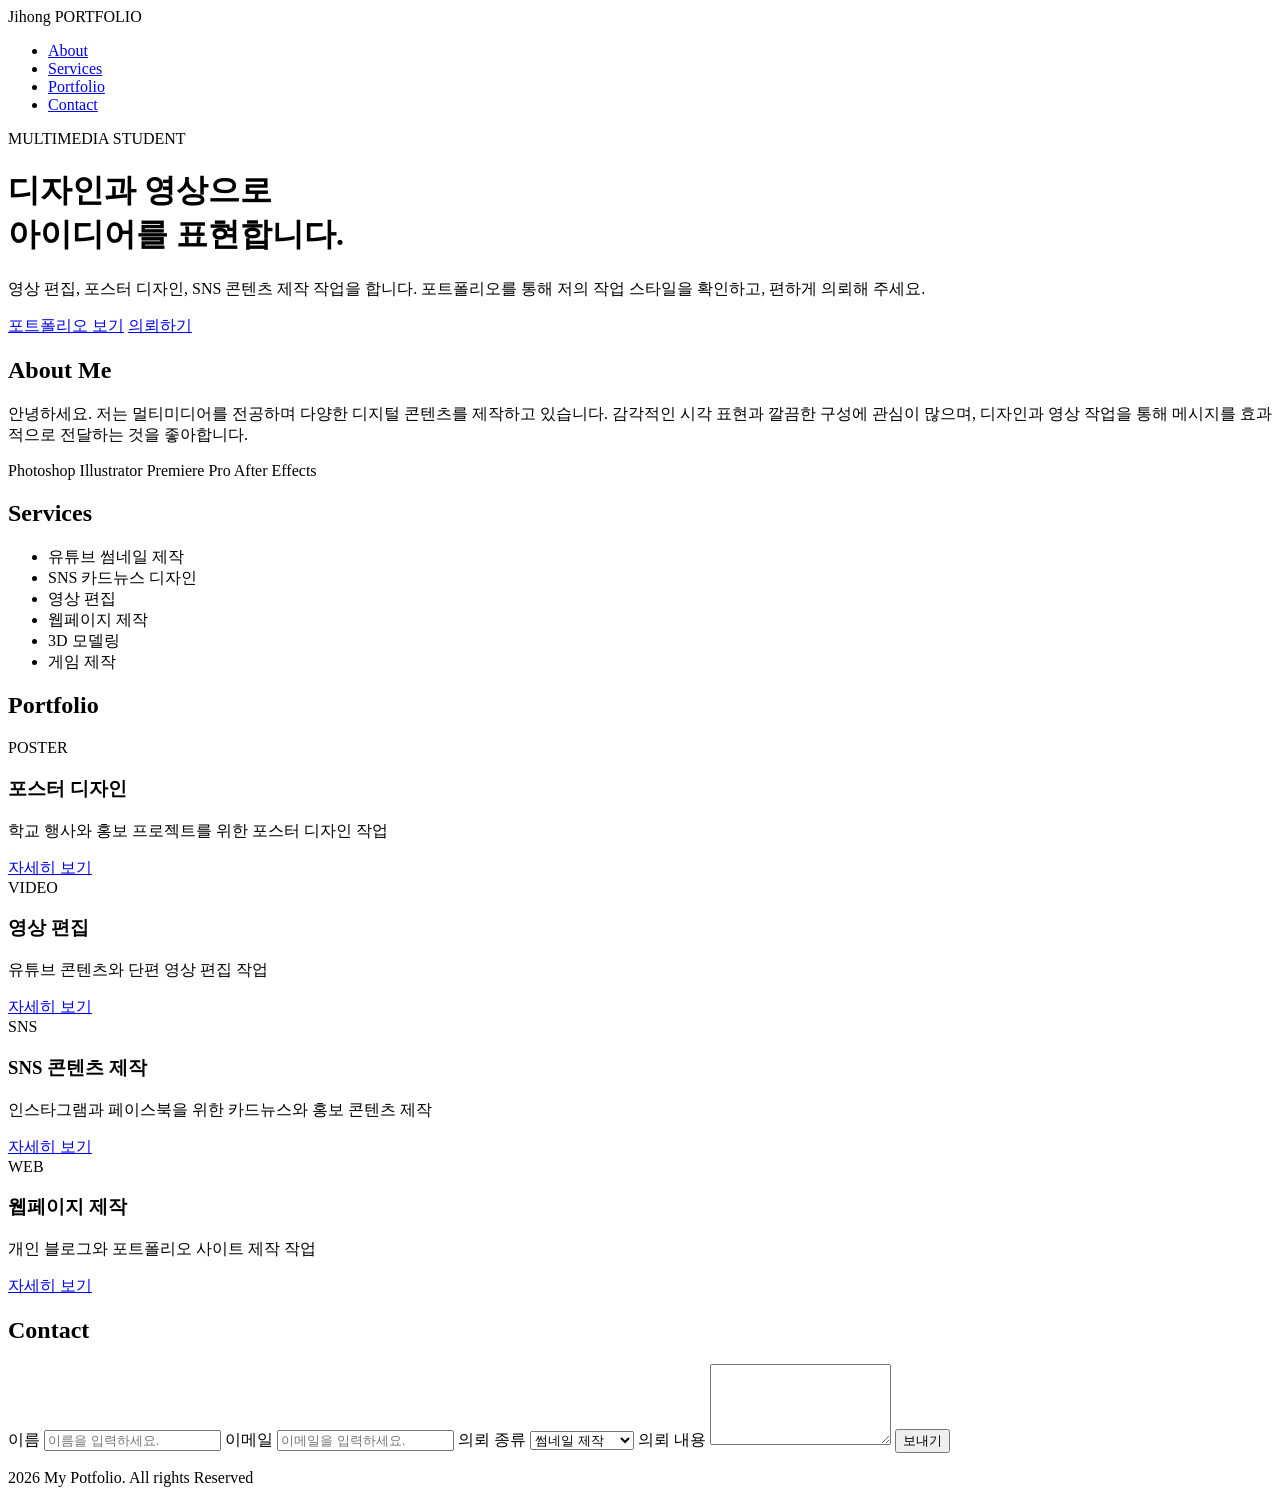
==== index.html @ c674ea08 "Add files via upload" ====
<!DOCTYPE html>
<html lang="en">
<head>
    <meta charset="UTF-8">
    <meta name="viewport" content="width=device-width, initial-scale=1.0">
    <title>Jihong Portfolio</title>
</head>
<body>
    <nav>
    <div>Jihong PORTFOLIO</div>
    <ul>
        <li><a href="#about">About</a></li>
        <li><a href="#service">Services</a></li>
        <li><a href="#portfolio">Portfolio</a></li>
        <li><a href="#contact">Contact</a></li>
    </ul>
    </nav>
    <header>
    <div>
        <p>MULTIMEDIA STUDENT</p>
        <h1>디자인과 영상으로<br>아이디어를 표현합니다.</h1>
        <p>영상 편집, 포스터 디자인, SNS 콘텐츠 제작 작업을 합니다. 포트폴리오를 통해 저의 작업 스타일을 확인하고, 편하게 의뢰해 주세요.</p>

        <div>
            <a href="#">포트폴리오 보기</a>
            <a href="#">의뢰하기</a>
        </div>
    </div>
    </header>
    <section id="about">
        <h2>About Me</h2>
        <p>안녕하세요. 저는 멀티미디어를 전공하며 다양한 디지털 콘텐츠를 제작하고 있습니다.
            감각적인 시각 표현과 깔끔한 구성에 관심이 많으며, 디자인과 영상 작업을 통해 메시지를 효과적으로 전달하는 것을 좋아합니다.
        </p>
        <div>
            <span>Photoshop</span>
            <span>Illustrator</span>
            <span>Premiere Pro</span>
            <span>After Effects</span>
        </div>
    </section>
    <section id="service">
        <h2>Services</h2>
        <ul>
            <li>유튜브 썸네일 제작</li>
            <li>SNS 카드뉴스 디자인</li>
            <li>영상 편집</li>
            <li>웹페이지 제작</li>
            <li>3D 모델링</li>
            <li>게임 제작</li>
        </ul>
    </section>
    <section id="portfolio">
        <h2>Portfolio</h2>
        <div class="portfolio-grid">
            <div class="card">
                <div>POSTER</div>
                <h3>포스터 디자인</h3>
                <p>학교 행사와 홍보 프로젝트를 위한 포스터 디자인 작업</p>
                <a href="#">자세히 보기</a>
            </div>
            <div class="card">
                <div>VIDEO</div>
                <h3>영상 편집</h3>
                <p>유튜브 콘텐츠와 단편 영상 편집 작업</p>
                <a href="#">자세히 보기</a>
            </div>
            <div class="card">
                <div>SNS</div>
                <h3>SNS 콘텐츠 제작</h3>
                <p>인스타그램과 페이스북을 위한 카드뉴스와 홍보 콘텐츠 제작</p>
                <a href="#">자세히 보기</a>
            </div>
            <div class="card">
                <div>WEB</div>
                <h3>웹페이지 제작</h3>
                <p>개인 블로그와 포트폴리오 사이트 제작 작업</p>
                <a href="#">자세히 보기</a>
            </div>
        </div>
    </section>
    <section id="contact">
        <h2>Contact</h2>
        <form>
            <label for="name">이름</label>
            <input type="text" name="name" placeholder="이름을 입력하세요.">

            <label for="email">이메일</label>
            <input type="email" name="email" placeholder="이메일을 입력하세요.">

            <label for="type">의뢰 종류</label>
            <select name="type">
                <option>썸네일 제작</option>
                <option>포스터 디자인</option>
                <option>영상 편집</option>
                <option>웹페이지 제작</option>
            </select>

            <label for="message">의뢰 내용</label>
            <textarea name="message" placeholder="의뢰할 내용을 입력하세요." rows="5">
            </textarea>

            <input type="submit" value="보내기">
        </form>
    </section>

    <footer>
        <p>2026 My Potfolio. All rights Reserved</p>
    </footer>
</body>
</html>
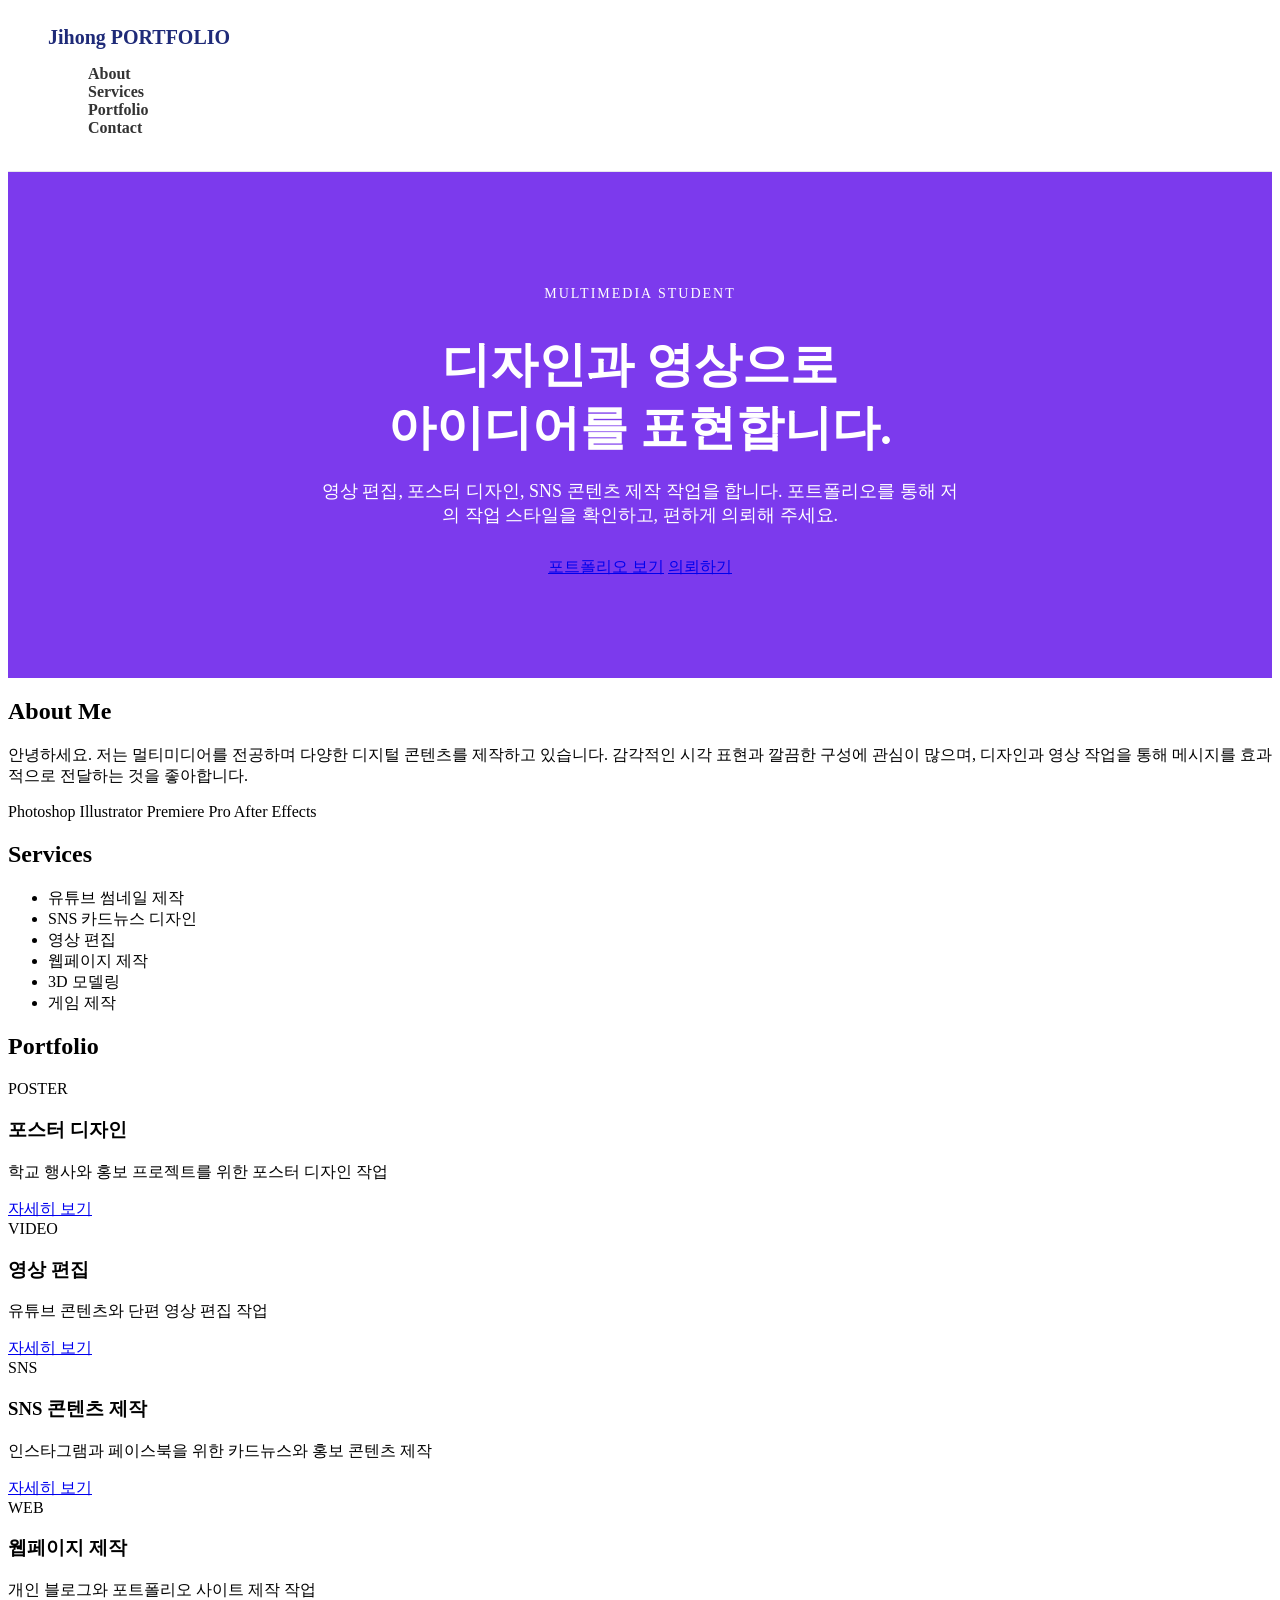
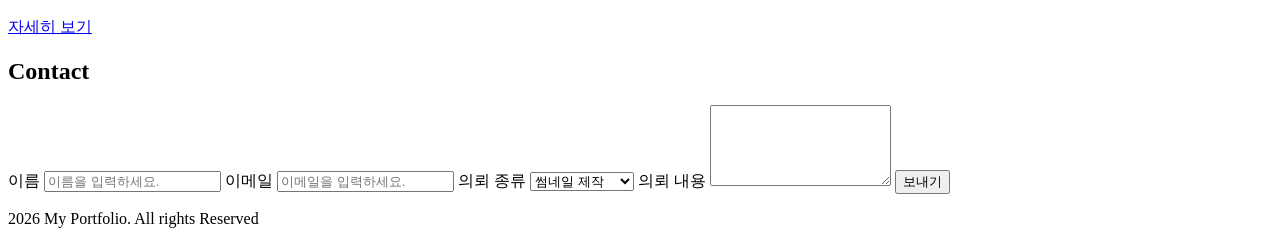
==== commit 7b8deba5: "Add files via upload" ====
--- a/index.html
+++ b/index.html
@@ -4,10 +4,11 @@
     <meta charset="UTF-8">
     <meta name="viewport" content="width=device-width, initial-scale=1.0">
     <title>Jihong Portfolio</title>
+    <link rel="stylesheet" href="style.css">
 </head>
 <body>
     <nav>
-    <div>Jihong PORTFOLIO</div>
+    <div class="logo">Jihong PORTFOLIO</div>
     <ul>
         <li><a href="#about">About</a></li>
         <li><a href="#service">Services</a></li>
@@ -15,17 +16,17 @@
         <li><a href="#contact">Contact</a></li>
     </ul>
     </nav>
-    <header>
-    <div>
-        <p>MULTIMEDIA STUDENT</p>
+    <header class="hero">
+        <div class="hero-text">
+        <p class="small-title">MULTIMEDIA STUDENT</p>
         <h1>디자인과 영상으로<br>아이디어를 표현합니다.</h1>
-        <p>영상 편집, 포스터 디자인, SNS 콘텐츠 제작 작업을 합니다. 포트폴리오를 통해 저의 작업 스타일을 확인하고, 편하게 의뢰해 주세요.</p>
+        <p class="hero-description">영상 편집, 포스터 디자인, SNS 콘텐츠 제작 작업을 합니다. 포트폴리오를 통해 저의 작업 스타일을 확인하고, 편하게 의뢰해 주세요.</p>
 
-        <div>
+        <div class="hero-buttons">
             <a href="#">포트폴리오 보기</a>
             <a href="#">의뢰하기</a>
         </div>
-    </div>
+        </div>
     </header>
     <section id="about">
         <h2>About Me</h2>
@@ -105,7 +106,7 @@
     </section>
 
     <footer>
-        <p>2026 My Potfolio. All rights Reserved</p>
+        <p>2026 My Portfolio. All rights Reserved</p>
     </footer>
 </body>
 </html>
--- a/style.css
+++ b/style.css
@@ -0,0 +1,42 @@
+nav {
+    background-color: #ffffff;
+    border-bottom: 1px solid #e5e7eb;
+    padding: 18px 40px;
+}
+nav ul {
+    list-style: none;
+}
+nav ul li a {
+    text-decoration: none;
+    color: #333;
+    font-weight: bold;
+}
+nav ul li a:hover {
+    color: #7c3aed;
+}
+.logo {
+    font-size: 20px;
+    font-weight: bold;
+    color: #1e2a78;
+}
+.hero {
+    background-color: #7c3aed;
+    color: white;
+    padding: 100px 20px;
+    text-align: center;
+}
+.small-title {
+    font-size: 14px;
+    letter-spacing: 2px;
+    margin-bottom: 15px;
+}
+.hero h1 {
+    font-size: 48px;
+    margin-bottom: 20px;
+    line-height: 1.3;
+}
+.hero-description {
+    font-size: 18px;
+    width: 650px;
+    margin: 0 auto 30px auto;
+}
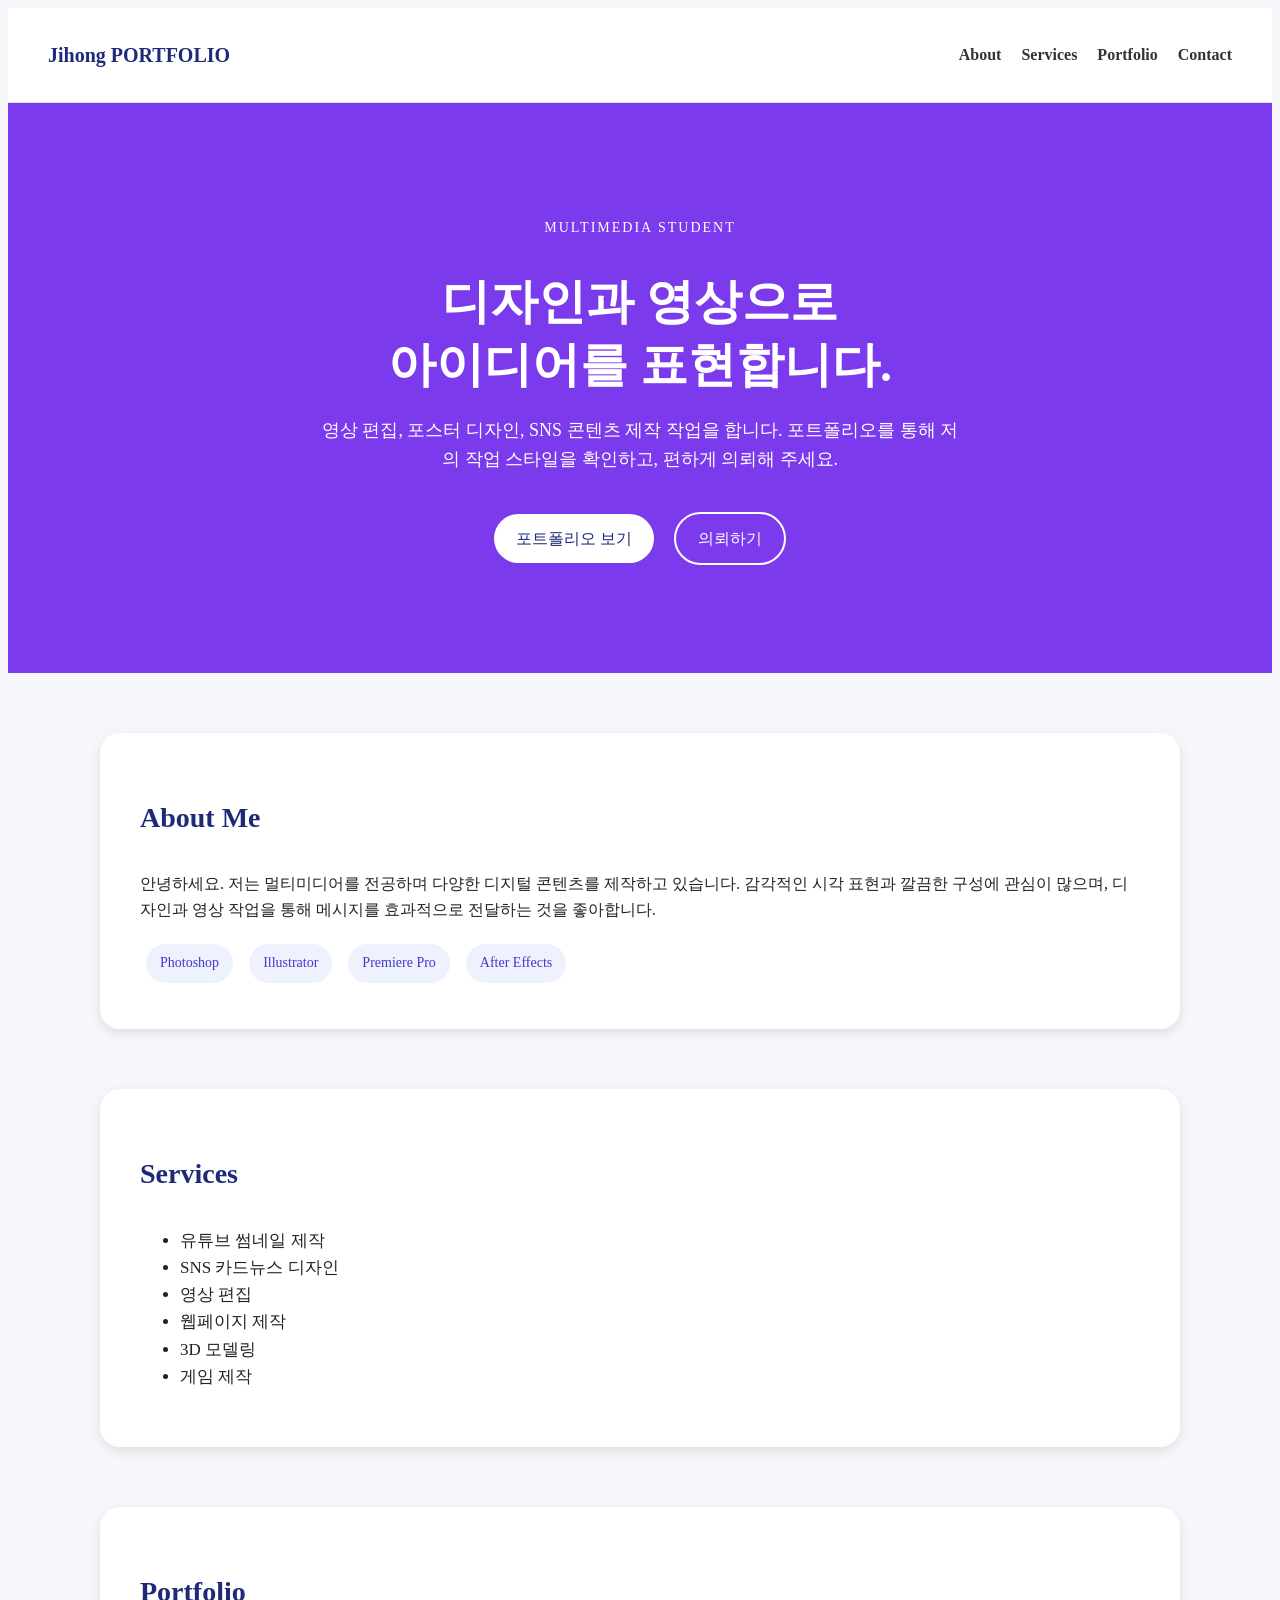
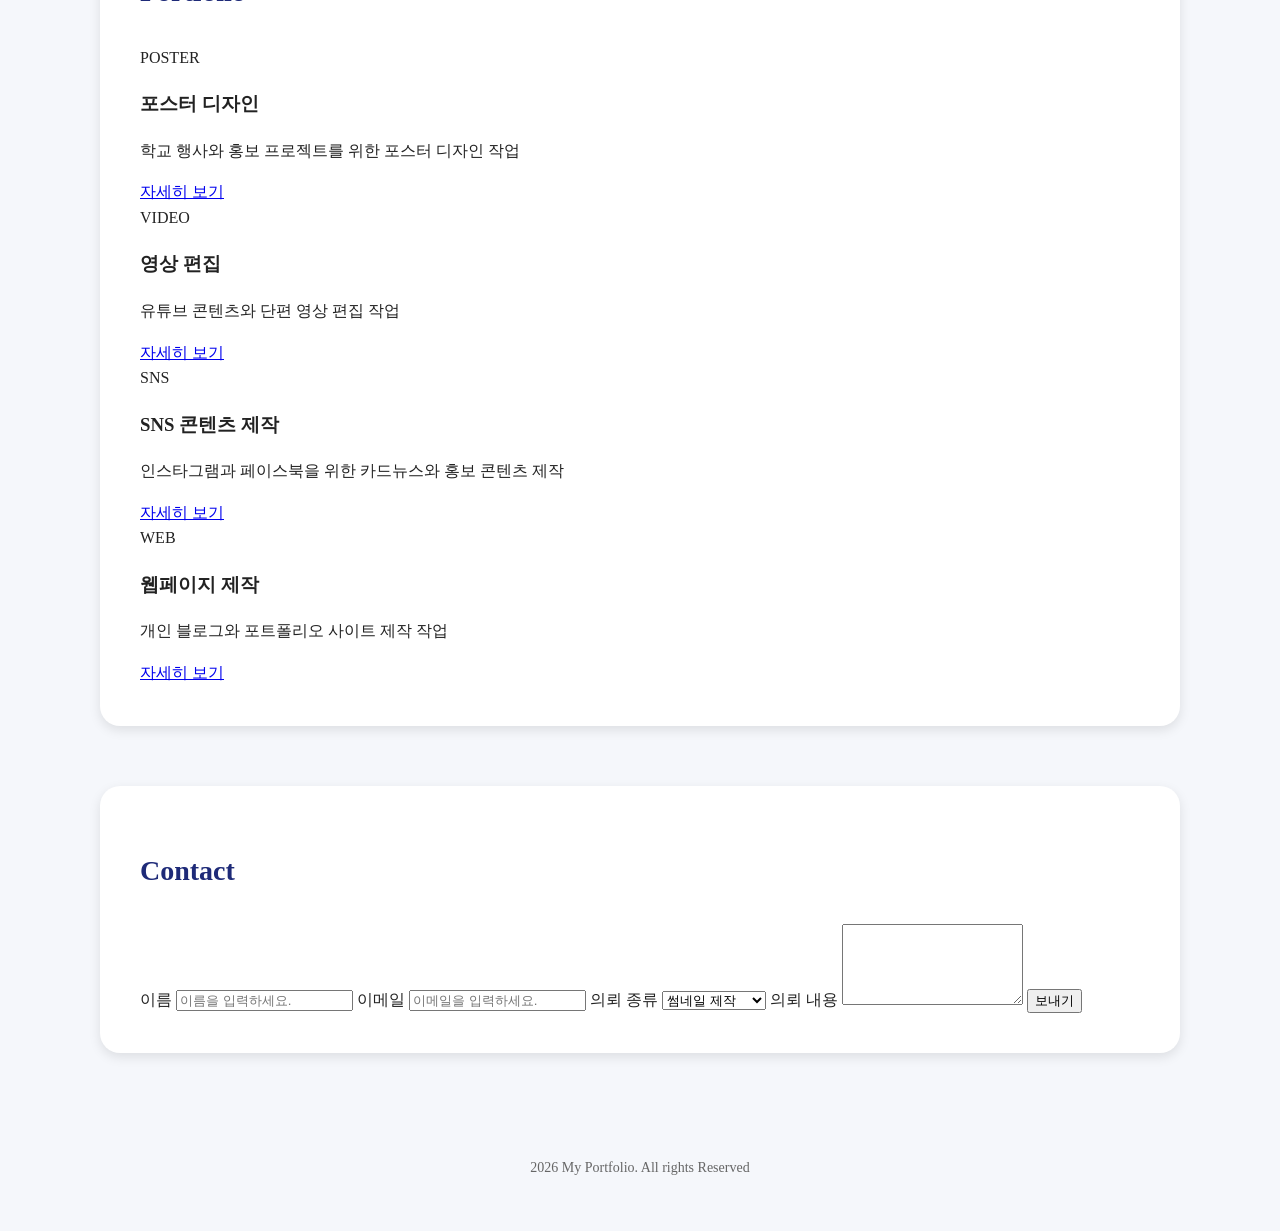
==== commit b9bcfb94: "Add files via upload" ====
--- a/index.html
+++ b/index.html
@@ -23,8 +23,8 @@
         <p class="hero-description">영상 편집, 포스터 디자인, SNS 콘텐츠 제작 작업을 합니다. 포트폴리오를 통해 저의 작업 스타일을 확인하고, 편하게 의뢰해 주세요.</p>
 
         <div class="hero-buttons">
-            <a href="#">포트폴리오 보기</a>
-            <a href="#">의뢰하기</a>
+            <a href="#" class="btn first">포트폴리오 보기</a>
+            <a href="#" class="btn second">의뢰하기</a>
         </div>
         </div>
     </header>
@@ -33,7 +33,7 @@
         <p>안녕하세요. 저는 멀티미디어를 전공하며 다양한 디지털 콘텐츠를 제작하고 있습니다.
             감각적인 시각 표현과 깔끔한 구성에 관심이 많으며, 디자인과 영상 작업을 통해 메시지를 효과적으로 전달하는 것을 좋아합니다.
         </p>
-        <div>
+        <div class="skills">
             <span>Photoshop</span>
             <span>Illustrator</span>
             <span>Premiere Pro</span>
--- a/style.css
+++ b/style.css
@@ -2,9 +2,14 @@
     background-color: #ffffff;
     border-bottom: 1px solid #e5e7eb;
     padding: 18px 40px;
+    display: flex;
+    justify-content: space-between;
+    align-items: center;
 }
 nav ul {
     list-style: none;
+    display: flex;
+    gap: 20px;
 }
 nav ul li a {
     text-decoration: none;
@@ -40,3 +45,61 @@
     width: 650px;
     margin: 0 auto 30px auto;
 }
+.btn {
+    display: inline-block;
+    padding: 12px 22px;
+    border-radius: 30px;
+    text-decoration: none;
+    margin: 8px;
+}
+.first {
+    background-color: white;
+    color: #1e2a78;
+}
+.first:hover {
+    background-color: #f3f4f6;
+}
+.second {
+    border: 2px solid white;
+    color: white;
+}
+.second:hover {
+    background-color: white;
+    color: #1e2a78;
+}
+body {
+    background-color: #f5f7fb;
+    color: #222;
+    line-height: 1.6;
+}
+section {
+    background-color: white;
+    width: 1000px;
+    margin: 60px auto;
+    padding: 40px;
+    border-radius: 20px;
+    box-shadow: rgba(0, 0, 0, 0.1) 0px 4px 12px;
+}
+section h2 {
+    font-size: 28px;
+    margin-bottom: 30px;
+    color: #1e2a78;
+}
+.skills span {
+    display: inline-block;
+    background-color: #eef2ff;
+    padding: 8px 14px;
+    border-radius: 20px;
+    margin: 6px;
+    font-size: 14px;
+    color: #4338ca;
+}
+#service ul {
+    font-size: 17px;
+}
+footer {
+    text-align: center;
+    padding: 30px 20px;
+    color: #666;
+    font-size: 14px;
+}
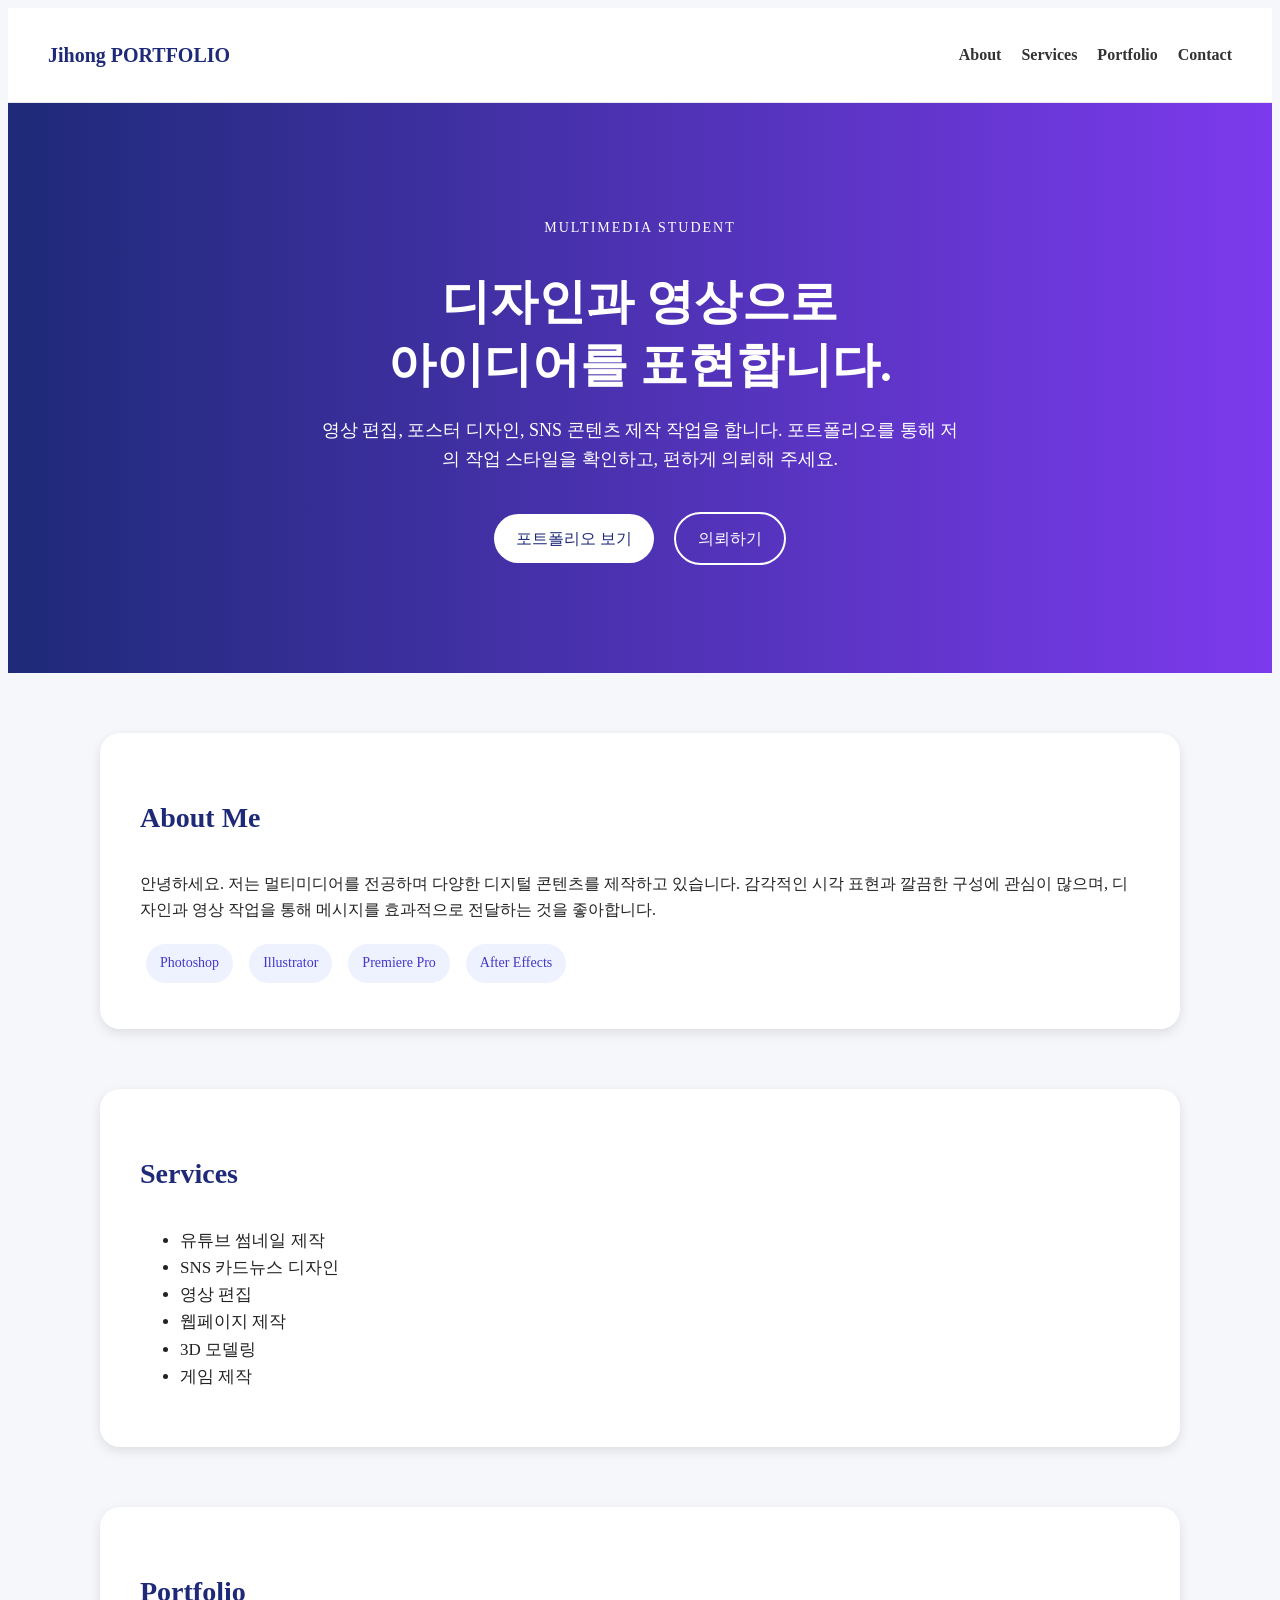
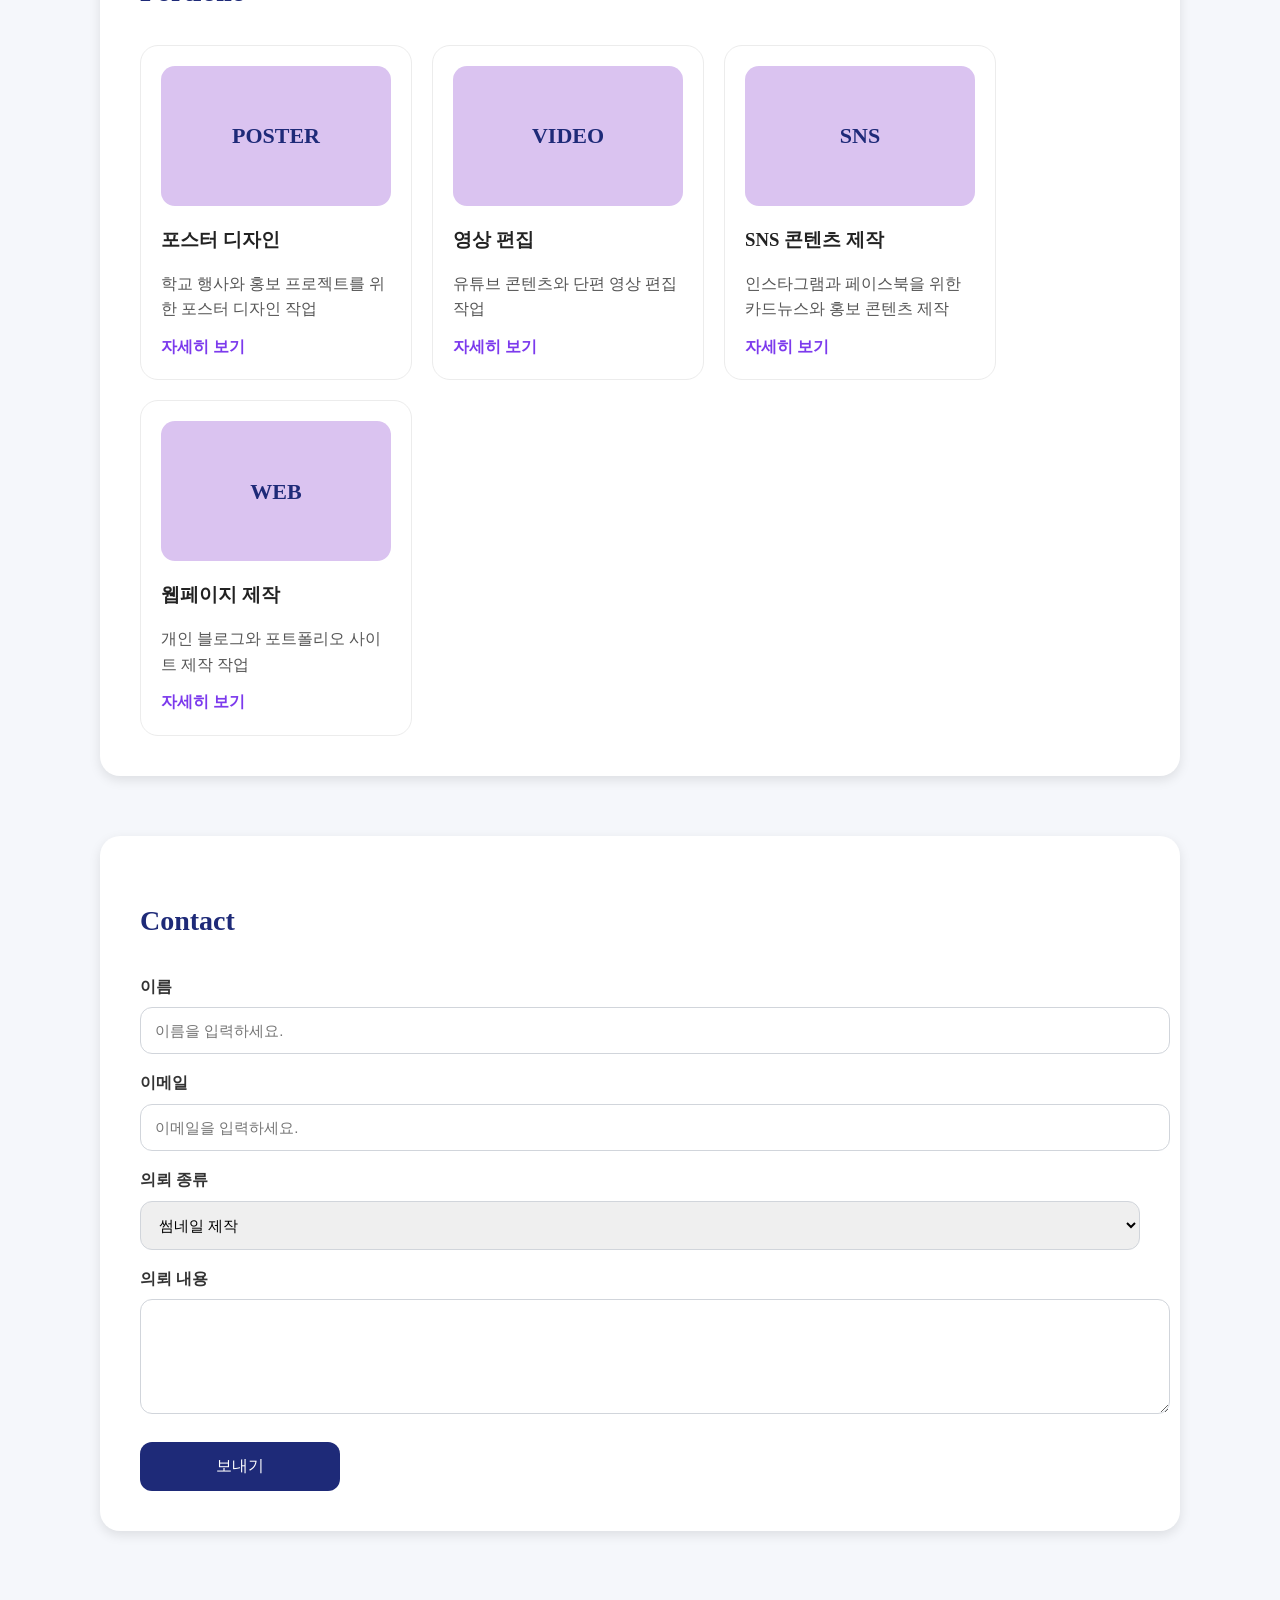
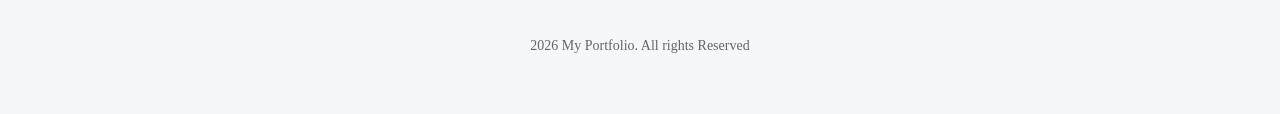
==== commit 8388d853: "Add files via upload" ====
--- a/index.html
+++ b/index.html
@@ -55,25 +55,25 @@
         <h2>Portfolio</h2>
         <div class="portfolio-grid">
             <div class="card">
-                <div>POSTER</div>
+                <div class="card-image">POSTER</div>
                 <h3>포스터 디자인</h3>
                 <p>학교 행사와 홍보 프로젝트를 위한 포스터 디자인 작업</p>
                 <a href="#">자세히 보기</a>
             </div>
             <div class="card">
-                <div>VIDEO</div>
+                <div class="card-image">VIDEO</div>
                 <h3>영상 편집</h3>
                 <p>유튜브 콘텐츠와 단편 영상 편집 작업</p>
                 <a href="#">자세히 보기</a>
             </div>
             <div class="card">
-                <div>SNS</div>
+                <div class="card-image">SNS</div>
                 <h3>SNS 콘텐츠 제작</h3>
                 <p>인스타그램과 페이스북을 위한 카드뉴스와 홍보 콘텐츠 제작</p>
                 <a href="#">자세히 보기</a>
             </div>
             <div class="card">
-                <div>WEB</div>
+                <div class="card-image">WEB</div>
                 <h3>웹페이지 제작</h3>
                 <p>개인 블로그와 포트폴리오 사이트 제작 작업</p>
                 <a href="#">자세히 보기</a>
@@ -82,7 +82,7 @@
     </section>
     <section id="contact">
         <h2>Contact</h2>
-        <form>
+        <form class="contact-form">
             <label for="name">이름</label>
             <input type="text" name="name" placeholder="이름을 입력하세요.">
 
--- a/style.css
+++ b/style.css
@@ -25,7 +25,7 @@
     color: #1e2a78;
 }
 .hero {
-    background-color: #7c3aed;
+    background: linear-gradient(to right, #1e2a78, #7c3aed);
     color: white;
     padding: 100px 20px;
     text-align: center;
@@ -102,4 +102,68 @@
     padding: 30px 20px;
     color: #666;
     font-size: 14px;
-}+}
+.card {
+    width: 230px;
+    border: 1px solid #ececec;
+    border-radius: 18px;
+    padding: 20px;
+}
+.card h3 {
+    color: #222;
+    margin-bottom: 15px;
+}
+.card p {
+    color: #555;
+    margin-bottom: 12px;
+}
+.card a {
+    color: #7c3aed;
+    text-decoration: none;
+    font-weight: bold;
+}
+.card a:hover {
+    text-decoration: underline;
+}
+.card-image {
+    height: 140px;
+    background-color: rgb(218, 195, 240);
+    border-radius: 14px;
+    font-size: 22px;
+    font-weight: bold;
+    color: #1e2a78;
+    display: flex;
+    justify-content: center;
+    align-items: center;
+    margin-bottom: 18px;
+}
+.portfolio-grid {
+    display: flex;
+    gap: 20px;
+    flex-wrap: wrap;
+}
+.contact-form label{
+    display: block;
+    margin-top: 16px;
+    margin-bottom: 8px;
+    color: #333;
+    font-weight: bold;
+}
+.contact-form input,
+.contact-form select,
+.contact-form textarea {
+    width: 100%;
+    padding: 14px;
+    border: 1px solid #d1d5db;
+    border-radius: 12px;
+    font-size: 15px;
+}
+.contact-form input[type="submit"] {
+    margin-top: 20px;
+    background-color: #1e2a78;
+    color: white;
+    width: 200px;
+    font-size: 16px;
+    border: none;
+    padding: 14px 24px;
+}
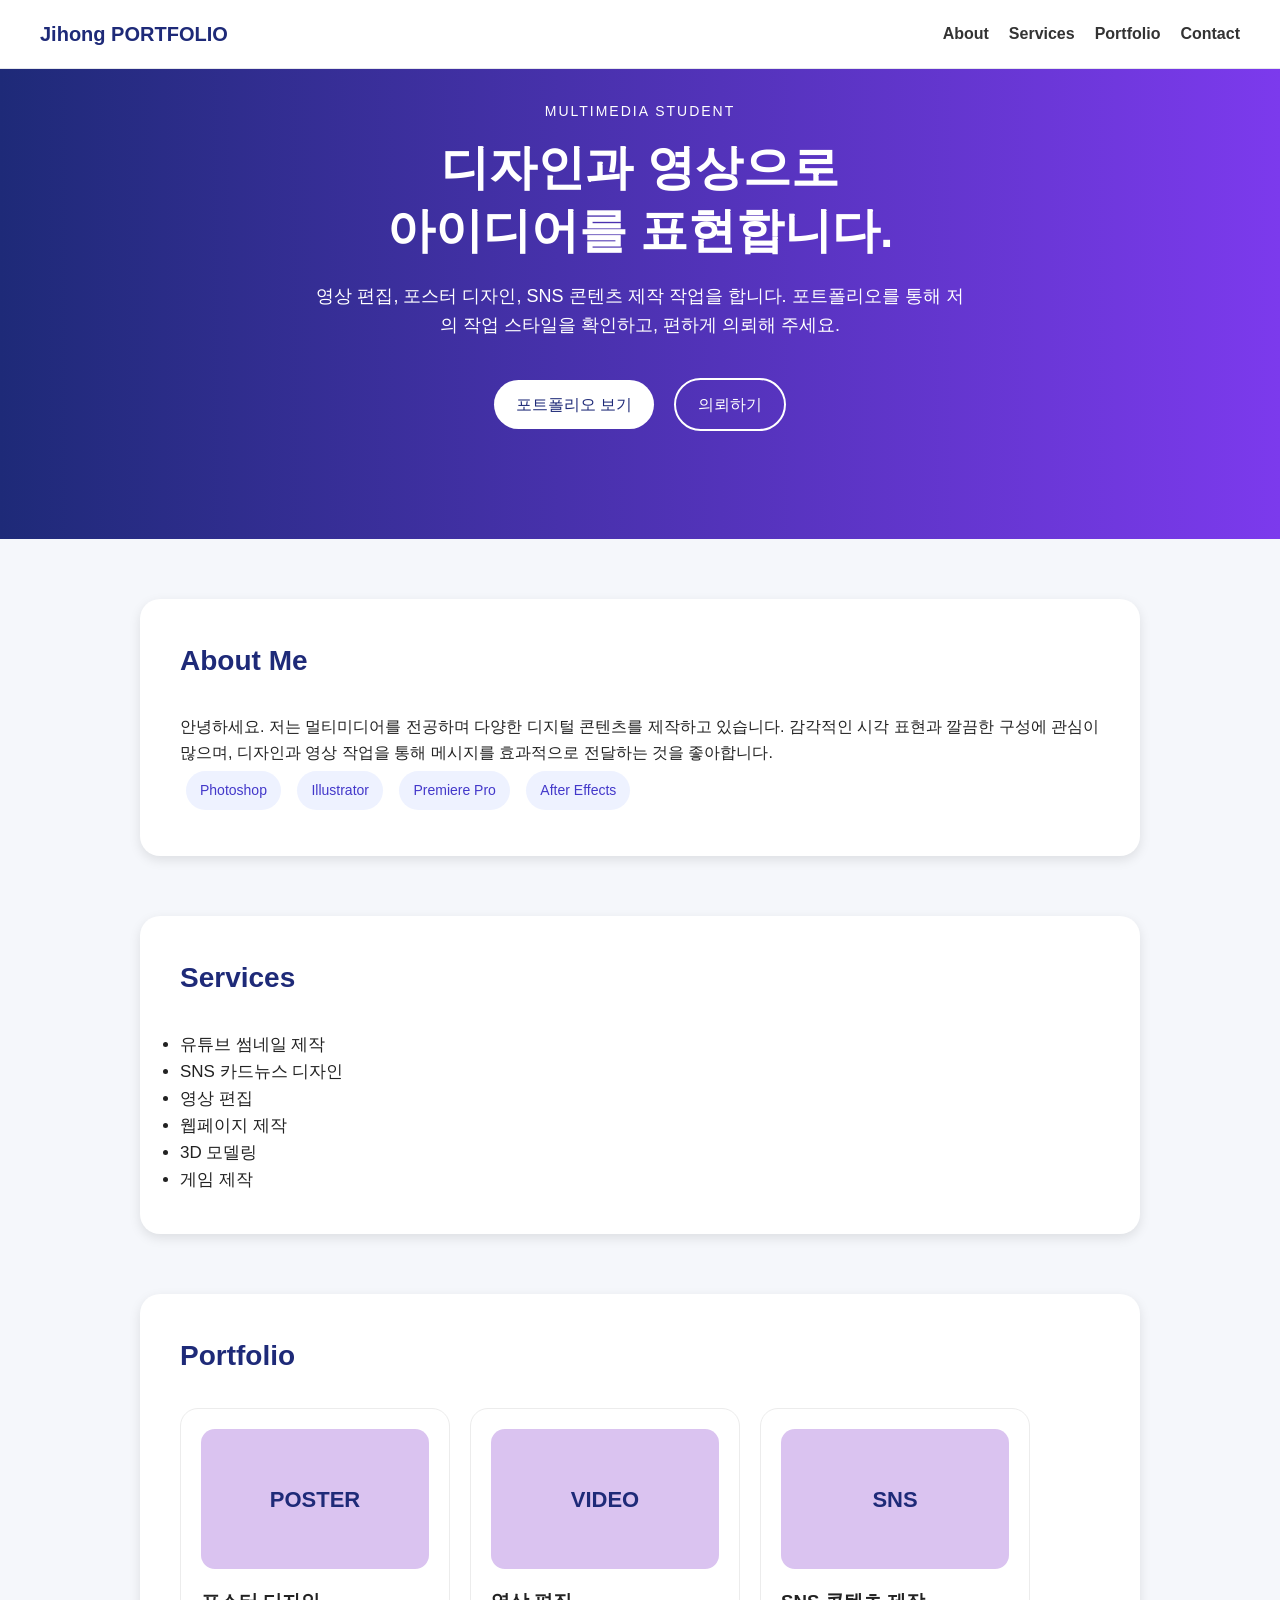
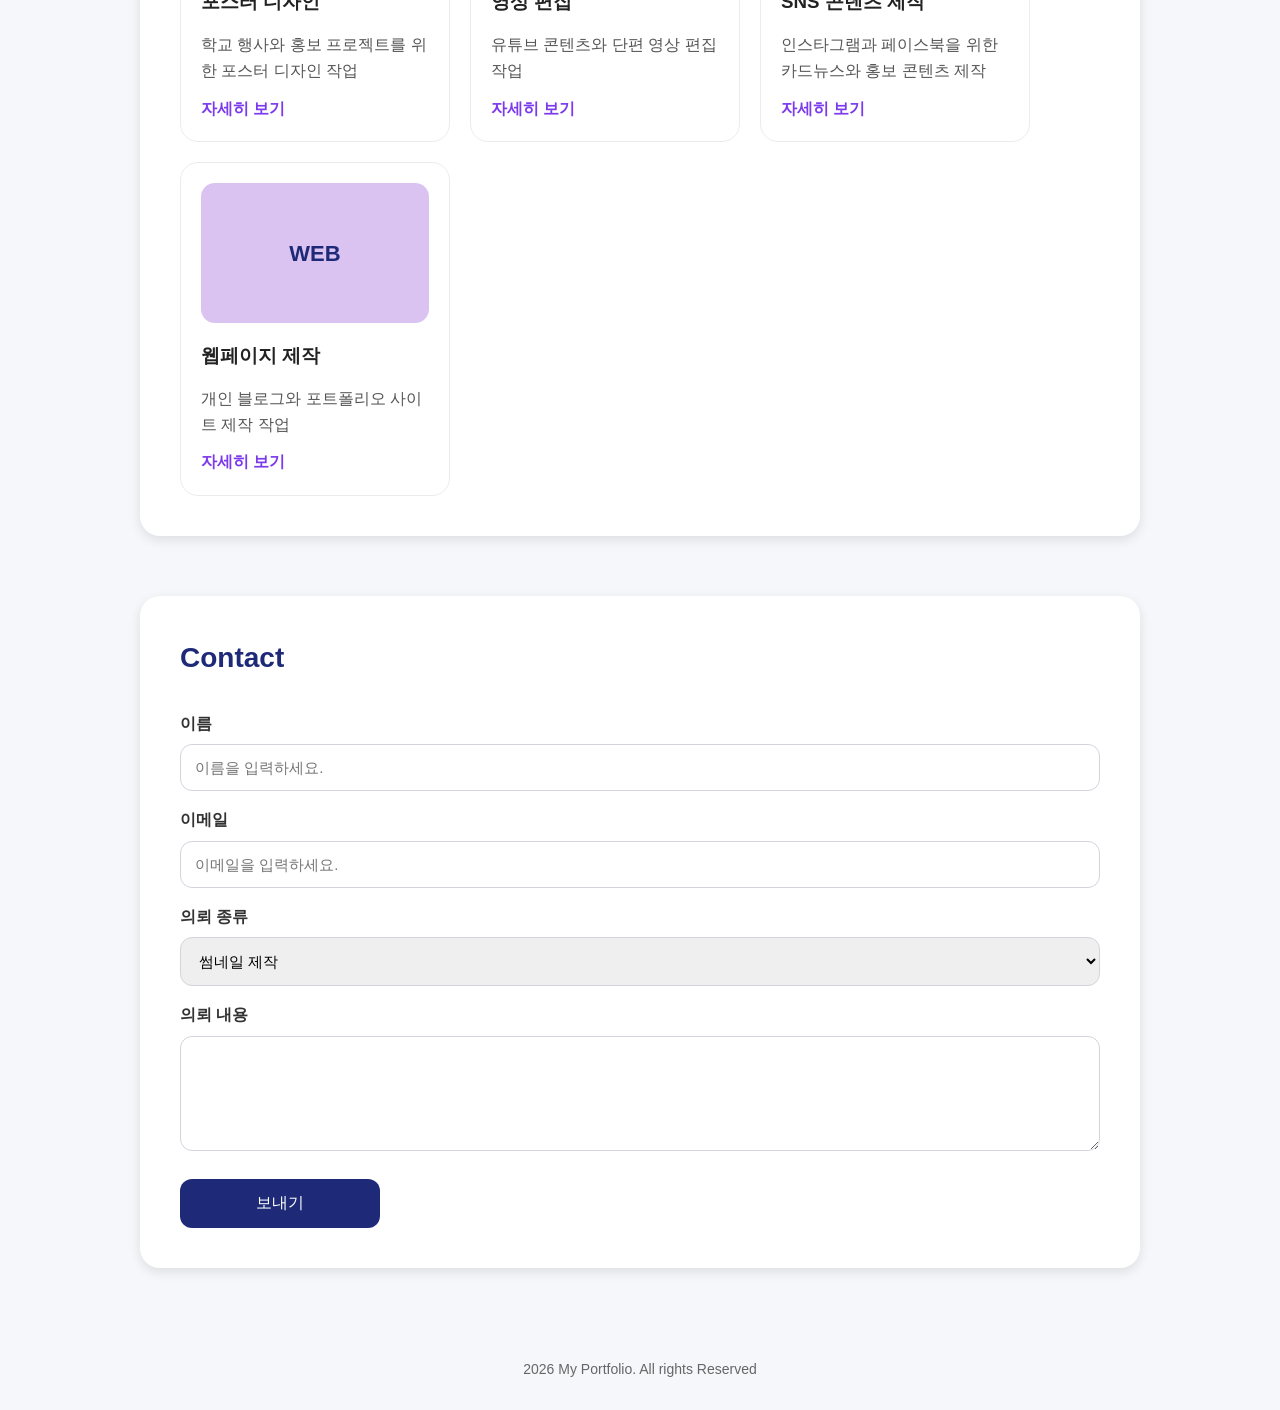
==== commit 7841be99: "Add files via upload" ====
--- a/index.html
+++ b/index.html
@@ -58,25 +58,25 @@
                 <div class="card-image">POSTER</div>
                 <h3>포스터 디자인</h3>
                 <p>학교 행사와 홍보 프로젝트를 위한 포스터 디자인 작업</p>
-                <a href="#">자세히 보기</a>
+                <a href="poster.html" target="_blank">자세히 보기</a>
             </div>
             <div class="card">
                 <div class="card-image">VIDEO</div>
                 <h3>영상 편집</h3>
                 <p>유튜브 콘텐츠와 단편 영상 편집 작업</p>
-                <a href="#">자세히 보기</a>
+                <a href="video.html" target="_blank">자세히 보기</a>
             </div>
             <div class="card">
                 <div class="card-image">SNS</div>
                 <h3>SNS 콘텐츠 제작</h3>
                 <p>인스타그램과 페이스북을 위한 카드뉴스와 홍보 콘텐츠 제작</p>
-                <a href="#">자세히 보기</a>
+                <a href="sns.html" target="_blank">자세히 보기</a>
             </div>
             <div class="card">
                 <div class="card-image">WEB</div>
                 <h3>웹페이지 제작</h3>
                 <p>개인 블로그와 포트폴리오 사이트 제작 작업</p>
-                <a href="#">자세히 보기</a>
+                <a href="web.html" target="_blank">자세히 보기</a>
             </div>
         </div>
     </section>
--- a/style.css
+++ b/style.css
@@ -1,3 +1,14 @@
+*{
+    box-sizing: border-box;
+    margin: 0;
+    padding: 0;
+    font-family: Arial, sans-serif;
+}
+body {
+    background-color: #f5f7fb;
+    color: #222;
+    line-height: 1.6;
+}
 nav {
     background-color: #ffffff;
     border-bottom: 1px solid #e5e7eb;
@@ -5,6 +16,11 @@
     display: flex;
     justify-content: space-between;
     align-items: center;
+    position: fixed;
+    width: 100%;
+    top: 0;
+    left: 0;
+    z-index: 1000;
 }
 nav ul {
     list-style: none;
@@ -29,6 +45,7 @@
     color: white;
     padding: 100px 20px;
     text-align: center;
+    animation: fadeup 1s ease;
 }
 .small-title {
     font-size: 14px;
@@ -66,11 +83,6 @@
 .second:hover {
     background-color: white;
     color: #1e2a78;
-}
-body {
-    background-color: #f5f7fb;
-    color: #222;
-    line-height: 1.6;
 }
 section {
     background-color: white;
@@ -104,10 +116,15 @@
     font-size: 14px;
 }
 .card {
-    width: 230px;
+    width: 270px;
     border: 1px solid #ececec;
     border-radius: 18px;
     padding: 20px;
+    transition: box-shadow 0.3s, transform 0.3s;
+}
+.card:hover {
+    transform: translate(0, -8px);
+    box-shadow: 0 10px 24px rgba(0,0,0,0.12);
 }
 .card h3 {
     color: #222;
@@ -166,4 +183,19 @@
     font-size: 16px;
     border: none;
     padding: 14px 24px;
-}
+    transition: background-color 0.3s, transform 0.3s;
+}
+.contact-form input[type="submit"]:hover {
+    background-color: #7c3aed;
+    transform: translate(0, -4px);
+}
+@keyframes fadeup {
+    from{
+        opacity: 0;
+        transform: translate(0, 25px);
+    }
+    to {
+        opacity: 1;
+        transform: translate(0,0);
+    }
+}
